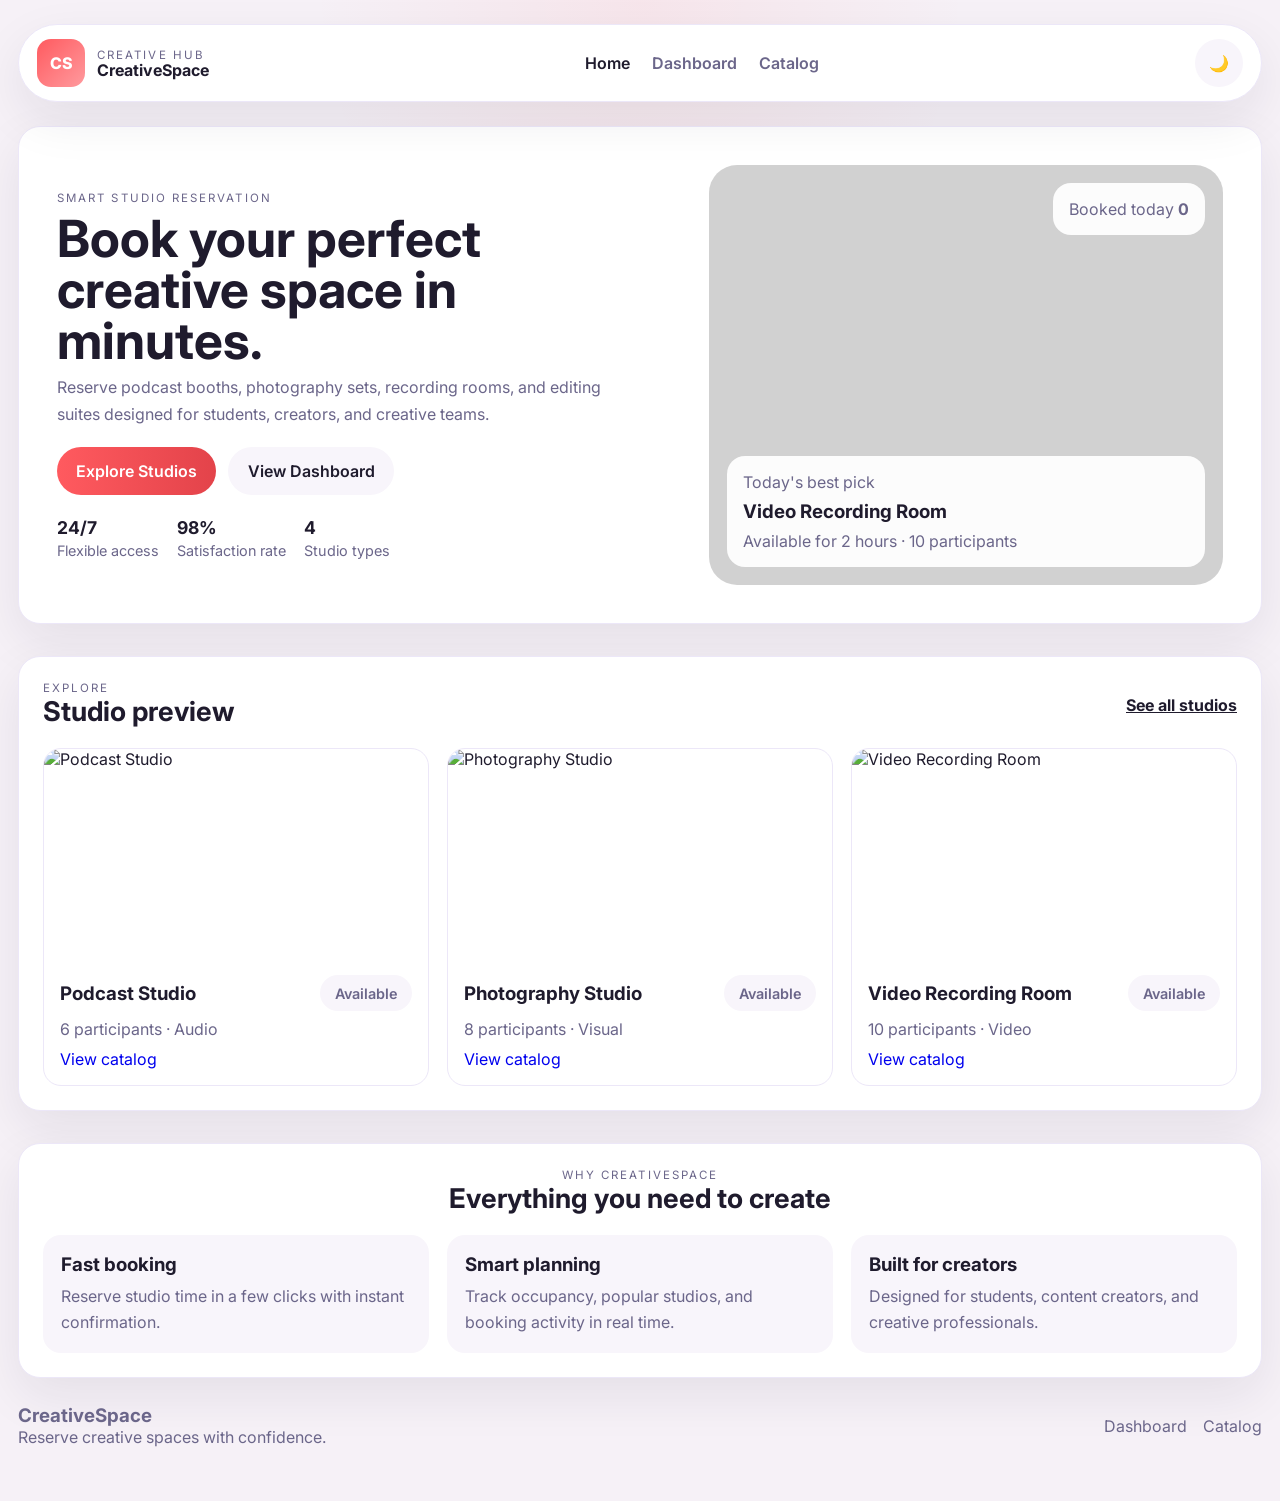
==== index.html @ 280a5e44 "first commit" ====
<!DOCTYPE html>
<html lang="en">
  <head>
    <meta charset="UTF-8" />
    <meta name="viewport" content="width=device-width, initial-scale=1.0" />
    <title>CreativeSpace | Smart Studio Booking</title>
    <link rel="preconnect" href="https://fonts.googleapis.com" />
    <link rel="preconnect" href="https://fonts.gstatic.com" crossorigin />
    <link href="https://fonts.googleapis.com/css2?family=Inter:wght@400;500;600;700;800&display=swap" rel="stylesheet" />
    <link rel="stylesheet" href="views/style/style.css" />
  </head>
  <body>
    <div class="app-shell">
      <header class="top-nav">
        <div class="brand-wrap">
          <div class="brand-mark">CS</div>
          <div>
            <p class="eyebrow">Creative Hub</p>
            <h1>CreativeSpace</h1>
          </div>
        </div>
        <nav class="nav-links">
          <a href="index.html" class="active">Home</a>
          <a href="views/component/dashboard.html">Dashboard</a>
          <a href="views/component/catalog.html">Catalog</a>
        </nav>
        <div class="nav-actions">
          <button class="theme-toggle" id="themeToggle" aria-label="Toggle theme">
            <span class="toggle-icon">🌙</span>
          </button>
        </div>
      </header>
      <main>
        <section class="hero">
          <div class="hero-content">
            <p class="eyebrow">Smart studio reservation</p>
            <h2>Book your perfect creative space in minutes.</h2>
            <p class="hero-text">Reserve podcast booths, photography sets, recording rooms, and editing suites designed for students, creators, and creative teams.</p>
            <div class="hero-actions">
              <a class="btn-primary" href="views/component/catalog.html">Explore Studios</a>
              <a class="btn-secondary" href="views/component/dashboard.html">View Dashboard</a>
            </div>
            <div class="metric-strip">
              <div><strong>24/7</strong><span>Flexible access</span></div>
              <div><strong>98%</strong><span>Satisfaction rate</span></div>
              <div><strong>4</strong><span>Studio types</span></div>
            </div>
          </div>
          <div class="hero-visual">
            <div class="hero-card hero-card-main">
              <span>Today's best pick</span>
              <h3>Video Recording Room</h3>
              <p>Available for 2 hours · 10 participants</p>
            </div>
            <div class="hero-card hero-card-side">
              <span>Booked today</span>
              <strong id="heroBookedCount">0</strong>
            </div>
          </div>
        </section>
        <section class="preview-section">
          <div class="section-header">
            <div>
              <p class="eyebrow">Explore</p>
              <h2>Studio preview</h2>
            </div>
            <a href="views/component/catalog.html" class="view-link">See all studios</a>
          </div>
          <div class="preview-grid" id="previewCatalog"></div>
        </section>
        <section class="feature-section">
          <div class="section-header center-text">
            <div>
              <p class="eyebrow">Why CreativeSpace</p>
              <h2>Everything you need to create</h2>
            </div>
          </div>
          <div class="feature-grid">
            <article class="feature-card"><h3>Fast booking</h3><p>Reserve studio time in a few clicks with instant confirmation.</p></article>
            <article class="feature-card"><h3>Smart planning</h3><p>Track occupancy, popular studios, and booking activity in real time.</p></article>
            <article class="feature-card"><h3>Built for creators</h3><p>Designed for students, content creators, and creative professionals.</p></article>
          </div>
        </section>
      </main>
      <footer class="footer">
        <div>
          <h3>CreativeSpace</h3>
          <p>Reserve creative spaces with confidence.</p>
        </div>
        <div class="footer-links">
          <a href="views/component/dashboard.html">Dashboard</a>
          <a href="views/component/catalog.html">Catalog</a>
        </div>
      </footer>
    </div>
    <script src="views/script/script.js"></script>
  </body>
</html>
---- views/style/style.css ----
:root {
  --bg: #f6f1f7;
  --surface: #ffffff;
  --surface-2: #f8f5fb;
  --surface-3: #f1eefc;
  --text: #1f1b2d;
  --muted: #6b668a;
  --border: #ece7f8;
  --primary: #ff5a5f;
  --primary-dark: #e3434a;
  --primary-soft: #fff1f2;
  --success: #21b573;
  --warning: #ffb020;
  --shadow: 0 18px 50px rgba(31, 27, 45, 0.08);
  --radius: 22px;
  --transition: 0.25s ease;
}

:root.dark-theme {
  --bg: #11111d;
  --surface: #191926;
  --surface-2: #1f1f32;
  --surface-3: #2a2441;
  --text: #f7f5ff;
  --muted: #b1accf;
  --border: #2f2c4d;
  --primary: #ff7e87;
  --primary-dark: #ff5a5f;
  --primary-soft: #2d1823;
  --success: #39d98a;
  --warning: #ffba3a;
  --shadow: 0 20px 50px rgba(0, 0, 0, 0.35);
}

* {
  box-sizing: border-box;
  margin: 0;
  padding: 0;
}

html {
  scroll-behavior: smooth;
}

body {
  font-family: 'Inter', sans-serif;
  background:
    radial-gradient(circle at top, rgba(255, 90, 95, 0.08), transparent 20%),
    var(--bg);
  color: var(--text);
  transition: background var(--transition), color var(--transition);
}

button,
input,
select,
textarea {
  font: inherit;
}

button {
  cursor: pointer;
  border: none;
}

img {
  max-width: 100%;
  display: block;
}

.app-shell {
  max-width: 1400px;
  margin: 0 auto;
  padding: 24px 18px 54px;
}

.top-nav {
  display: flex;
  align-items: center;
  justify-content: space-between;
  gap: 16px;
  background: var(--surface);
  border: 1px solid var(--border);
  border-radius: 999px;
  padding: 14px 18px;
  position: sticky;
  top: 18px;
  z-index: 100;
  box-shadow: var(--shadow);
}

.brand-wrap {
  display: flex;
  align-items: center;
  gap: 12px;
}

.brand-mark {
  width: 48px;
  height: 48px;
  display: grid;
  place-items: center;
  background: linear-gradient(135deg, var(--primary), #ff9a9e);
  color: #fff;
  font-weight: 800;
  border-radius: 14px;
}

.brand-wrap h1 {
  font-size: 1rem;
  line-height: 1;
}

.eyebrow {
  font-size: 0.72rem;
  text-transform: uppercase;
  letter-spacing: 0.18em;
  color: var(--muted);
}

.nav-links {
  display: flex;
  align-items: center;
  gap: 22px;
}

.nav-links a {
  color: var(--muted);
  text-decoration: none;
  font-weight: 600;
  transition: color var(--transition);
}

.nav-links a:hover {
  color: var(--text);
}

.theme-toggle {
  width: 48px;
  height: 48px;
  background: var(--surface-2);
  color: var(--text);
  border-radius: 50%;
  transition: transform var(--transition), background var(--transition);
}

.theme-toggle:hover {
  transform: translateY(-1px);
}

.nav-links a.active {
  color: var(--text);
}

main {
  display: flex;
  flex-direction: column;
  gap: 32px;
  margin-top: 24px;
}

section {
  background: var(--surface);
  border: 1px solid var(--border);
  border-radius: var(--radius);
  box-shadow: var(--shadow);
  padding: 26px;
}

.section-header {
  display: flex;
  align-items: center;
  justify-content: space-between;
  gap: 12px;
  margin-bottom: 20px;
}

.section-header h2 {
  font-size: 1.7rem;
}

.center-text {
  justify-content: center;
  text-align: center;
}

.date-pill,
.status-pill,
.status-badge {
  background: var(--surface-2);
  color: var(--muted);
  padding: 0.6rem 0.9rem;
  border-radius: 999px;
  font-size: 0.9rem;
  font-weight: 600;
}

.stats-grid {
  display: grid;
  grid-template-columns: repeat(4, minmax(0, 1fr));
  gap: 16px;
}

.stat-card {
  background: var(--surface-2);
  border-radius: 18px;
  padding: 18px;
  min-height: 132px;
}

.accent-card {
  background: linear-gradient(135deg, var(--primary-soft), var(--surface-2));
}

.stat-card p {
  color: var(--muted);
  font-size: 0.88rem;
  margin-bottom: 6px;
}

.stat-card h3 {
  font-size: 2rem;
  margin-bottom: 8px;
}

.stat-card span {
  color: var(--muted);
  font-size: 0.9rem;
}

.dashboard-grid {
  display: grid;
  grid-template-columns: 1.1fr 0.9fr;
  gap: 18px;
  margin-top: 18px;
}

.panel {
  background: var(--surface-2);
  border-radius: 18px;
  padding: 20px;
}

.panel-header {
  display: flex;
  align-items: center;
  justify-content: space-between;
  gap: 12px;
  margin-bottom: 16px;
}

.occupancy-ring-wrap {
  display: flex;
  justify-content: center;
  margin: 18px 0;
}

.progress-ring {
  width: 180px;
  height: 180px;
  border-radius: 50%;
  background: conic-gradient(var(--primary) 0deg, var(--primary) 0deg, var(--surface-3) 0deg);
  display: grid;
  place-items: center;
  position: relative;
}

.progress-ring::before {
  content: '';
  position: absolute;
  inset: 16px;
  background: var(--surface);
  border-radius: 50%;
}

.progress-ring-inner {
  position: relative;
  z-index: 1;
  text-align: center;
}

.progress-ring-inner strong {
  display: block;
  font-size: 2rem;
}

.progress-ring-inner span {
  color: var(--muted);
  font-size: 0.88rem;
}

.usage-bars {
  display: flex;
  align-items: end;
  gap: 10px;
  height: 180px;
}

.usage-bar-group {
  flex: 1;
  display: flex;
  flex-direction: column;
  align-items: center;
  gap: 8px;
}

.bar-track {
  width: 100%;
  max-width: 52px;
  height: 140px;
  background: var(--surface-3);
  border-radius: 999px;
  position: relative;
  overflow: hidden;
}

.bar-fill {
  position: absolute;
  bottom: 0;
  width: 100%;
  background: linear-gradient(180deg, var(--primary), #ff9a9e);
  border-radius: 999px;
  transition: height 0.5s ease;
}

.bar-label {
  font-size: 0.8rem;
  color: var(--muted);
  text-align: center;
}

.activity-list {
  display: flex;
  flex-direction: column;
  gap: 10px;
}

.activity-item {
  display: flex;
  justify-content: space-between;
  gap: 12px;
  background: var(--surface);
  border: 1px solid var(--border);
  border-radius: 14px;
  padding: 14px;
}

.activity-text strong {
  display: block;
  margin-bottom: 4px;
}

.activity-text span,
.activity-time {
  color: var(--muted);
  font-size: 0.9rem;
}

.hero {
  display: grid;
  grid-template-columns: 1.1fr 0.9fr;
  gap: 24px;
  align-items: center;
  padding: 38px;
}

.hero-content h2 {
  font-size: clamp(2.5rem, 4vw, 4rem);
  line-height: 1;
  margin: 8px 0;
  max-width: 560px;
}

.hero-text {
  color: var(--muted);
  max-width: 580px;
  line-height: 1.7;
  margin-bottom: 18px;
}

.hero-actions {
  display: flex;
  gap: 12px;
  margin-bottom: 22px;
}

.btn-primary,
.btn-secondary,
.preview-link {
  display: inline-flex;
  align-items: center;
  justify-content: center;
  text-decoration: none;
}

.btn-primary {
  background: linear-gradient(90deg, var(--primary), var(--primary-dark));
  color: #fff;
  border-radius: 999px;
  padding: 0.9rem 1.2rem;
  font-weight: 600;
}

.btn-secondary {
  background: var(--surface-2);
  color: var(--text);
  border-radius: 999px;
  padding: 0.9rem 1.2rem;
  font-weight: 600;
}

.metric-strip {
  display: flex;
  gap: 18px;
  flex-wrap: wrap;
}

.metric-strip div {
  display: flex;
  flex-direction: column;
  gap: 4px;
}

.metric-strip strong {
  font-size: 1.1rem;
}

.metric-strip span {
  color: var(--muted);
  font-size: 0.9rem;
}

.hero-visual {
  position: relative;
  min-height: 420px;
  border-radius: 28px;
  background:
    linear-gradient(rgba(0, 0, 0, 0.18), rgba(0, 0, 0, 0.18)),
    url('https://images.unsplash.com/photo-1471341971476-ae15ff5dd4ea?auto=format&fit=crop&w=1200&q=80') center/cover;
  overflow: hidden;
}

.hero-card {
  position: absolute;
  background: rgba(255, 255, 255, 0.92);
  border-radius: 18px;
  padding: 16px;
  backdrop-filter: blur(12px);
}

.hero-card-main {
  left: 18px;
  right: 18px;
  bottom: 18px;
}

.hero-card-side {
  top: 18px;
  right: 18px;
  text-align: center;
}

.hero-card span,
.hero-card p,
.hero-card strong {
  color: var(--muted);
}

.hero-card h3 {
  margin: 8px 0;
}

.preview-section,
.feature-section {
  padding: 24px;
}

.view-link {
  color: var(--text);
  font-weight: 700;
}

.preview-grid {
  display: grid;
  grid-template-columns: repeat(3, minmax(0, 1fr));
  gap: 18px;
}

.preview-card {
  background: var(--surface);
  border: 1px solid var(--border);
  border-radius: 18px;
  overflow: hidden;
}

.preview-card img {
  height: 210px;
  width: 100%;
  object-fit: cover;
}

.preview-card > div {
  padding: 16px;
}

.preview-card p {
  color: var(--muted);
  margin-bottom: 10px;
}

.feature-grid {
  display: grid;
  grid-template-columns: repeat(3, minmax(0, 1fr));
  gap: 18px;
}

.feature-card {
  background: var(--surface-2);
  border-radius: 18px;
  padding: 18px;
}

.feature-card h3 {
  margin-bottom: 8px;
}

.feature-card p {
  color: var(--muted);
  line-height: 1.6;
}

.footer {
  display: flex;
  align-items: center;
  justify-content: space-between;
  gap: 14px;
  padding: 26px 0 0;
  color: var(--muted);
}

.footer-links {
  display: flex;
  gap: 16px;
}

.footer-links a {
  color: var(--muted);
  text-decoration: none;
}

.catalog-controls {
  display: flex;
  gap: 12px;
  margin-bottom: 18px;
}

.catalog-controls input,
.catalog-controls select,
.booking-form input,
.booking-form select,
.booking-form textarea {
  width: 100%;
  background: var(--surface-2);
  border: 1px solid var(--border);
  border-radius: 14px;
  color: var(--text);
  padding: 0.9rem 1rem;
  outline: none;
  transition: border-color var(--transition), box-shadow var(--transition);
}

.catalog-controls input:focus,
.catalog-controls select:focus,
.booking-form input:focus,
.booking-form select:focus,
.booking-form textarea:focus {
  border-color: var(--primary);
  box-shadow: 0 0 0 4px var(--primary-soft);
}

.studio-grid {
  display: grid;
  grid-template-columns: repeat(2, minmax(0, 1fr));
  gap: 18px;
}

.studio-card {
  background: var(--surface);
  border: 1px solid var(--border);
  border-radius: 22px;
  overflow: hidden;
  transition: transform var(--transition), box-shadow var(--transition), border-color var(--transition);
}

.studio-card:hover {
  transform: translateY(-4px);
  border-color: var(--primary);
  box-shadow: 0 18px 36px rgba(255, 90, 95, 0.12);
}

.studio-card img {
  height: 220px;
  width: 100%;
  object-fit: cover;
}

.studio-body {
  padding: 16px;
}

.studio-meta {
  display: flex;
  align-items: center;
  justify-content: space-between;
  gap: 8px;
  margin-bottom: 8px;
}

.studio-card h3 {
  font-size: 1.1rem;
}

.capacity-row {
  display: flex;
  align-items: center;
  gap: 6px;
  color: var(--muted);
  font-size: 0.9rem;
}

.facilities {
  display: flex;
  flex-wrap: wrap;
  gap: 8px;
  margin: 12px 0;
}

.facilities span {
  background: var(--surface-2);
  border-radius: 999px;
  padding: 0.38rem 0.58rem;
  font-size: 0.78rem;
  color: var(--muted);
}

.card-actions {
  display: flex;
  gap: 10px;
}

.card-actions button,
.submit-btn,
.modal-close {
  border-radius: 999px;
  padding: 0.82rem 1rem;
  font-weight: 600;
}

.card-actions .secondary-btn {
  background: var(--surface-2);
  color: var(--text);
}

.card-actions .primary-btn,
.submit-btn {
  background: linear-gradient(90deg, var(--primary), var(--primary-dark));
  color: #fff;
}

.booking-layout {
  display: grid;
  grid-template-columns: 1.4fr 0.9fr;
  gap: 18px;
}

.booking-form {
  display: flex;
  flex-direction: column;
  gap: 16px;
}

.form-group {
  display: flex;
  flex-direction: column;
  gap: 8px;
}

.form-row {
  display: grid;
  gap: 16px;
}

.two-cols {
  grid-template-columns: 1fr 1fr;
}

.capacity-note p {
  color: var(--muted);
  font-size: 0.9rem;
}

.summary-card {
  background: linear-gradient(180deg, var(--surface-3), var(--surface));
  border-radius: 18px;
  padding: 18px;
}

.summary-card ul {
  list-style: none;
  display: flex;
  flex-direction: column;
  gap: 8px;
  margin-top: 10px;
}

.summary-card li {
  color: var(--muted);
  font-size: 0.9rem;
}

.booking-modal-content {
  width: min(980px, 100%);
  background: var(--surface);
  border-radius: 22px;
  position: relative;
  padding: 24px;
}

.booking-modal-body {
  display: grid;
  grid-template-columns: 0.8fr 1.2fr;
  gap: 18px;
}

.booking-modal-summary {
  background: var(--surface-2);
  border-radius: 18px;
  padding: 18px;
}

.modal {
  position: fixed;
  inset: 0;
  background: rgba(17, 17, 29, 0.56);
  display: none;
  align-items: center;
  justify-content: center;
  padding: 18px;
  z-index: 999;
}

.modal.open {
  display: flex;
}

.modal-content {
  width: min(640px, 100%);
  background: var(--surface);
  border-radius: 22px;
  padding: 24px;
  position: relative;
}

.modal-close {
  position: absolute;
  right: 16px;
  top: 16px;
  background: var(--surface-2);
  color: var(--text);
}

.toast {
  position: fixed;
  right: 18px;
  bottom: 18px;
  background: var(--text);
  color: #fff;
  padding: 0.9rem 1rem;
  border-radius: 14px;
  opacity: 0;
  transform: translateY(12px);
  transition: opacity 0.25s ease, transform 0.25s ease;
  z-index: 1000;
}

.toast.show {
  opacity: 1;
  transform: translateY(0);
}

@media (max-width: 980px) {
  .stats-grid,
  .dashboard-grid,
  .booking-layout,
  .studio-grid,
  .hero,
  .preview-grid,
  .feature-grid,
  .booking-modal-body {
    grid-template-columns: 1fr;
  }

  .top-nav {
    border-radius: 22px;
    flex-wrap: wrap;
  }

  .nav-links {
    order: 3;
    width: 100%;
    justify-content: center;
  }
}

@media (max-width: 640px) {
  .app-shell {
    padding: 14px 10px 40px;
  }

  section {
    padding: 18px;
  }

  .catalog-controls,
  .two-cols,
  .card-actions,
  .hero-actions,
  .footer {
    grid-template-columns: 1fr;
    display: grid;
  }

  .section-header {
    flex-direction: column;
    align-items: flex-start;
  }

  .top-nav {
    align-items: flex-start;
  }

  .nav-links {
    gap: 12px;
  }

  .hero {
    padding: 18px;
  }
}
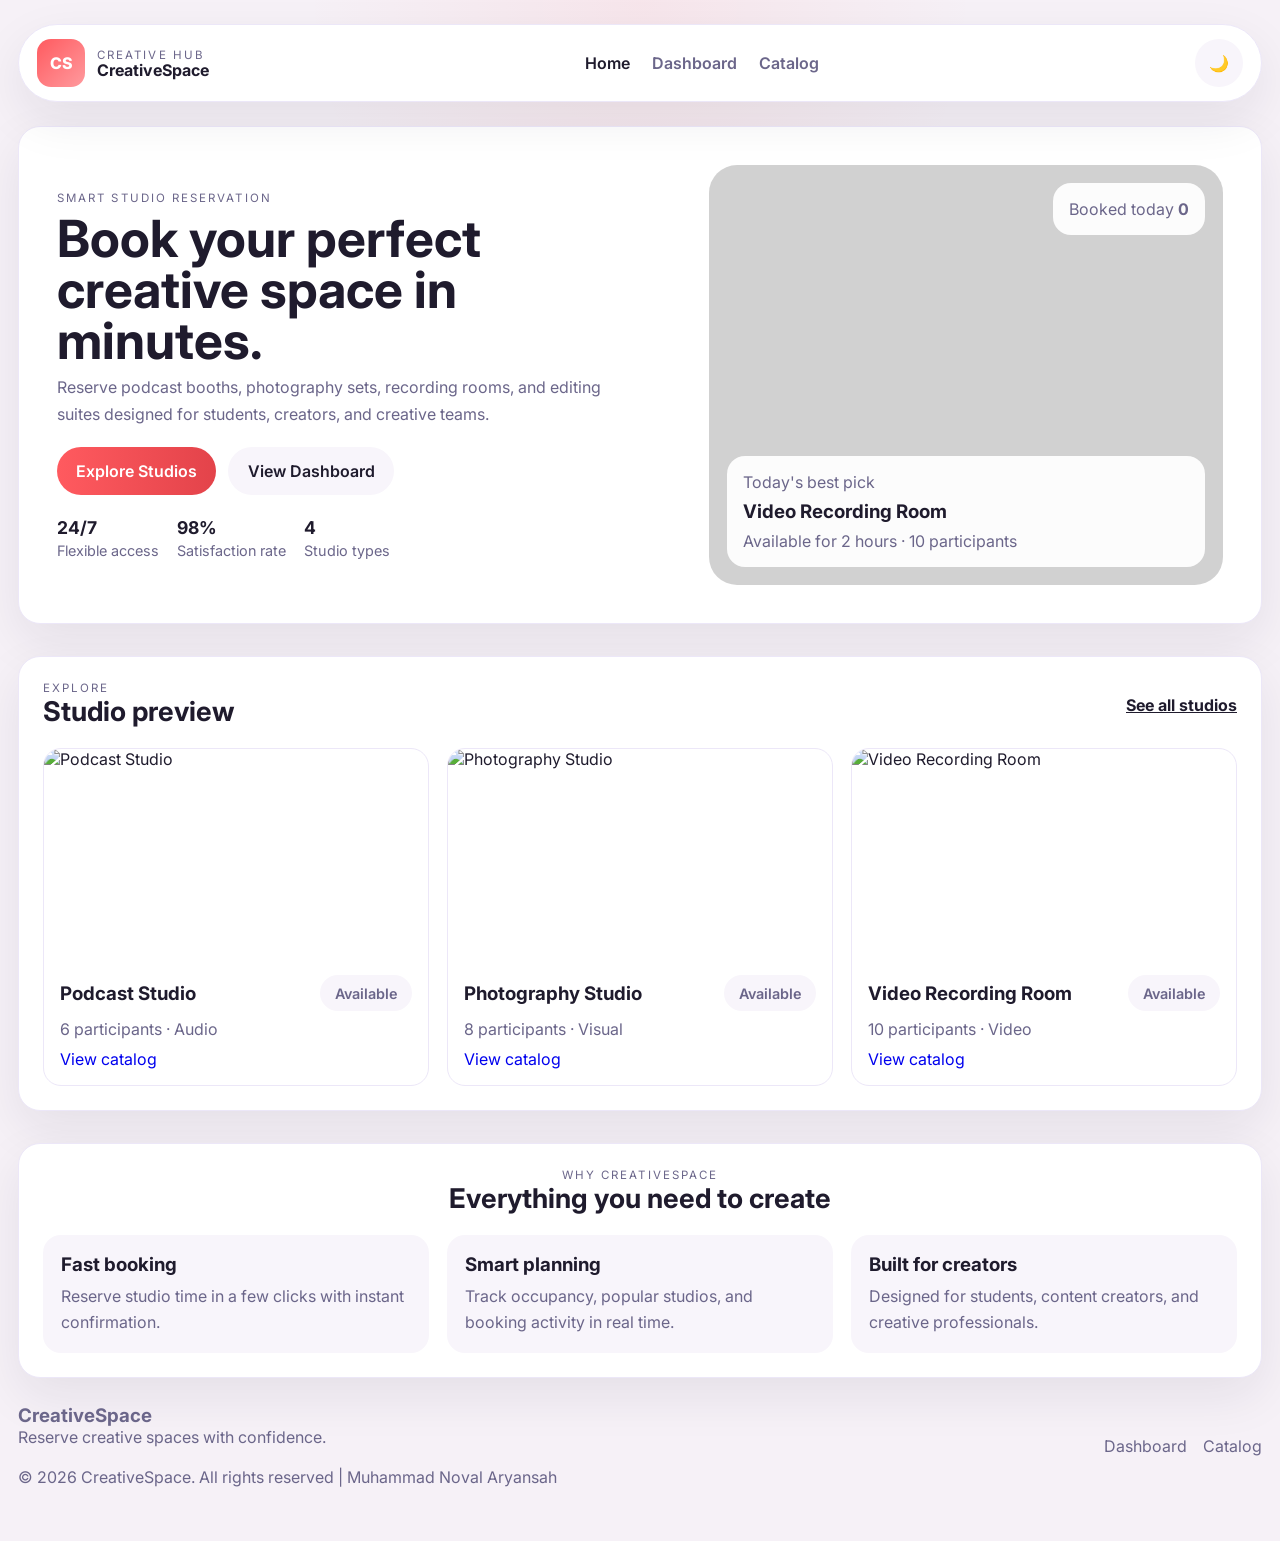
==== commit 6212b823: "update: footer text" ====
--- a/index.html
+++ b/index.html
@@ -86,6 +86,8 @@
         <div>
           <h3>CreativeSpace</h3>
           <p>Reserve creative spaces with confidence.</p>
+          <br/>
+          <p>&copy; 2026 CreativeSpace. All rights reserved | Muhammad Noval Aryansah</p>
         </div>
         <div class="footer-links">
           <a href="views/component/dashboard.html">Dashboard</a>
